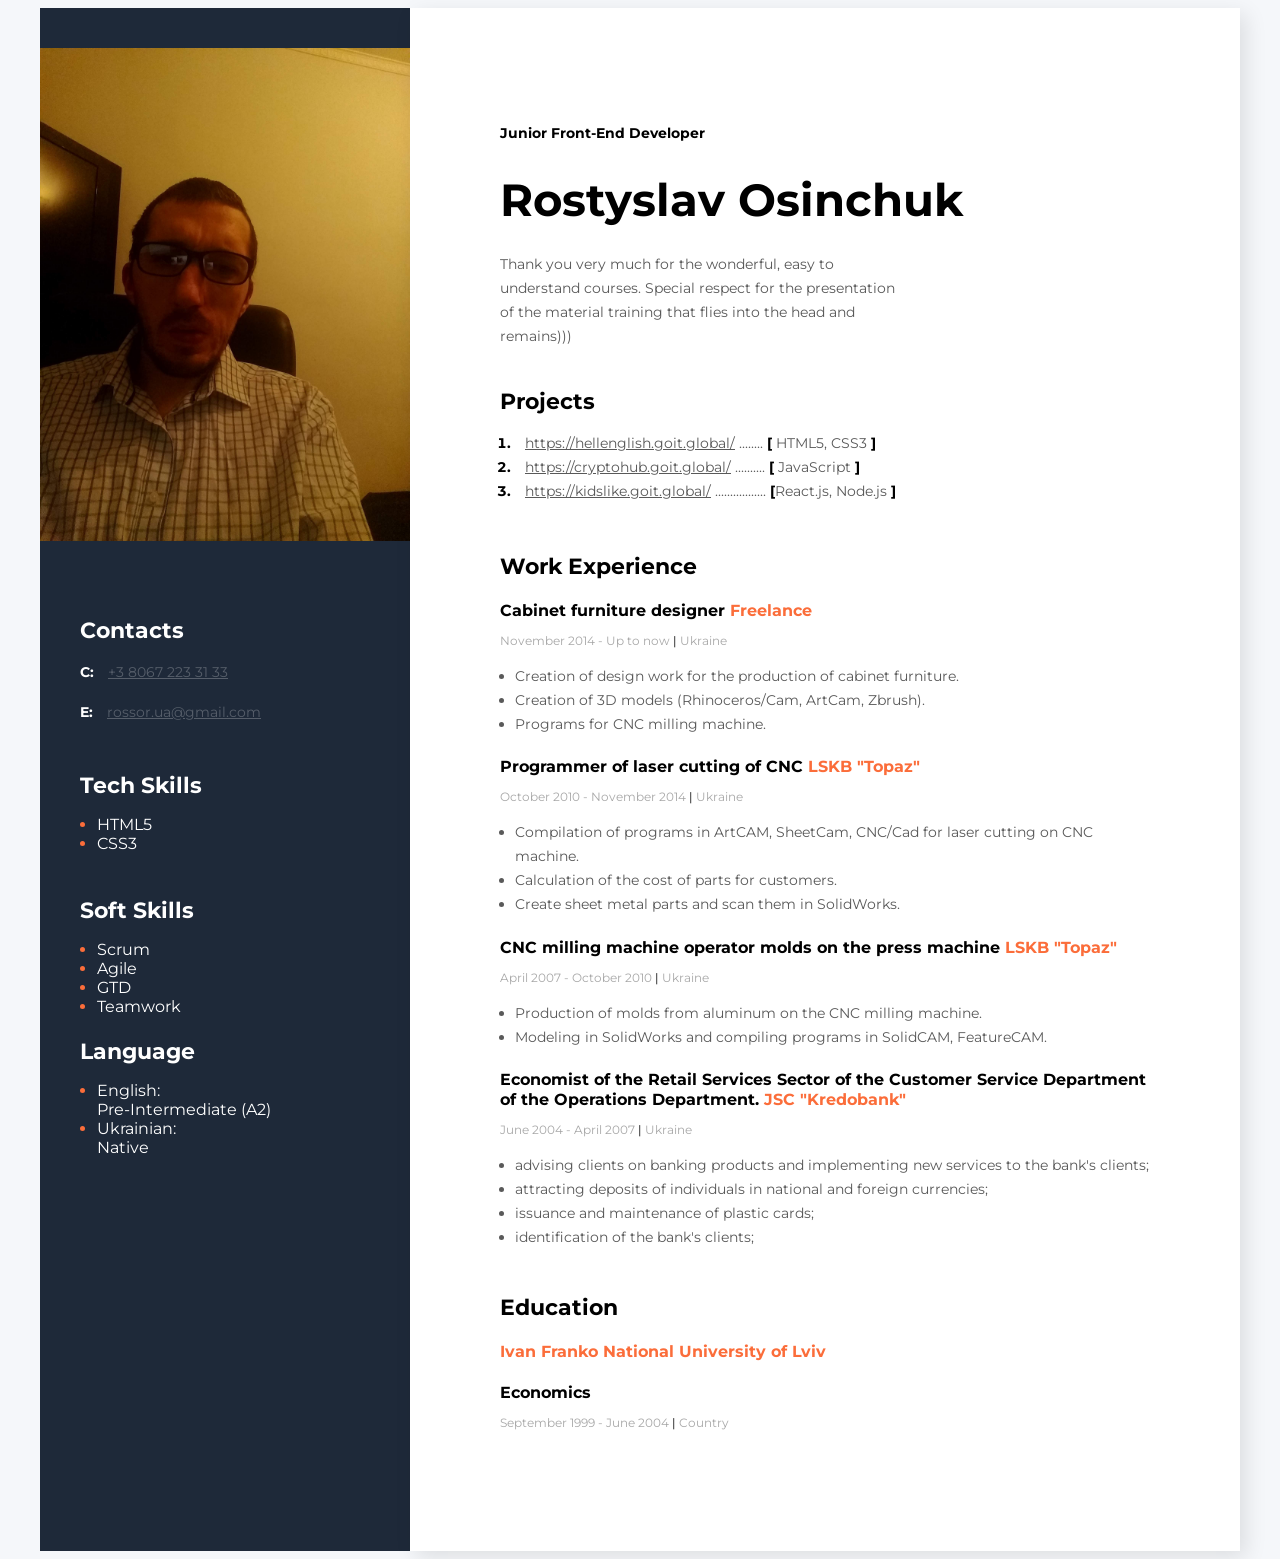
==== index.html @ 080376dd "resume" ====
<!DOCTYPE html>
<html lang="en">
	<head>
		<meta charset="UTF-8" />
		<meta http-equiv="X-UA-Compatible" content="IE=edge" />
		<meta name="viewport" content="width=device-width, initial-scale=1.0" />
    <link rel="preconnect" href="https://fonts.googleapis.com">
<link rel="preconnect" href="https://fonts.gstatic.com" crossorigin>
<link href="https://fonts.googleapis.com/css2?family=Montserrat:wght@400;700&display=swap" rel="stylesheet">
    <link rel="stylesheet" href="styles/styles.css">
		<title>Resume</title>
	</head>
	<title>Resume</title>
	<body>
		<!--Main-->
		<div class="main">
		<!--Main content-->
		<div class="main-content">
		<!--About user-->
		<div class="about">
			<h2 class="about-position">Junior Front-End Developer</h2>
			<h1 class="about-name">Rostyslav Osinchuk</h1>
       <p class="about-description">
				Thank you very much for the wonderful, easy to understand courses. Special respect for the presentation of the material training that flies into the head and remains)))
				</p>
			</div>
		<!--Projects-->
		<div class="projects">
			<h3 class="title">Projects</h3>
			<ol class="project-list">
				<li class="project-item">
					<span class="project">	<a href="https://hellenglish.goit.global/" class="project-link">https://hellenglish.goit.global/</a>
						........ 
						<span class="project-bracket">[</span> HTML5, CSS3 
						<span class="project-bracket">]</span></span>
						
				</li>
				<li class="project-item">
					<span class="project">	<a href="https://cryptohub.goit.global/" class="project-link">https://cryptohub.goit.global/</a>
						.......... 
						<span class="project-bracket">[</span> JavaScript 
						<span class="project-bracket">]</span></span>
						
				</li>
				<li class="project-item">
					<span class="project"><a href="https://kidslike.goit.global/" class="project-link">https://kidslike.goit.global/</a>
						................. 
						<span class="project-bracket">[</span>React.js, Node.js <span class="project-bracket">]</span></span>
							
				</li>
			</ol>
		</div>
		
		<!--Work-->
		<div class="work">
		 <h3 class="title">Work Experience</h3>
		 <!--Company 3-->
		 <div>
			<h4 class="work-position">Cabinet furniture designer<span class="organization"> Freelance</span> </h4>
			<p class="period"> November 2014 - Up to now<span class="line"> |</span> Ukraine</p>
			<ul class="work-list">
				<li class="work-list-item">
					Creation of design work for the production of cabinet furniture.
				</li>
				<li class="work-list-item">Creation of 3D models (Rhinoceros/Cam, ArtCam, Zbrush). </li>
				<li class="work-list-item">Programs for CNC milling machine.</li>
			</ul>
		</div>
		<!--Company 1-->
		<div>
			<h4 class="work-position">Programmer of laser cutting of CNC<span class="organization"> LSKB "Topaz"</span></h4>
	    <p class="period">October 2010 - November 2014<span class="line"> | </span>Ukraine</p>
			<ul class="work-list">
				<li class="work-list-item"> 
					Compilation of programs in ArtCAM, SheetCam, CNC/Cad for laser cutting on CNC machine. 
				</li>
				<li class="work-list-item">Calculation of the cost of parts for customers. </li>
				<!-- <li class="work-list-item">Risus commodo viverra maecenas.</li> -->
				<li class="work-list-item">Create sheet metal parts and scan them in SolidWorks.
        </li>
			</ul>
		</div>
					<!--Company 2-->
					<div>
						<h4 class="work-position">CNC milling machine       operator molds on the press machine <span class="organization"> LSKB "Topaz"</span></h4>
						<p class="period">April 2007 - October 2010<span class="line"> | </span> Ukraine</p>
						<ul class="work-list">

							<li class="work-list-item">	Production of molds from aluminum on the CNC milling machine.</li>
							<li class="work-list-item"> Modeling in SolidWorks and compiling programs in SolidCAM, FeatureCAM.</li>
						</ul>
					</div>
					<!--Company 3-->
					<div>
						<h4 class="work-position">Economist of the Retail Services Sector of the Customer Service Department of the Operations Department.<span class="organization">  JSC "Kredobank"</span> </h4>
						<p class="period">June 2004 - April 2007<span class="line"> |</span> Ukraine</p>
						<ul class="work-list">
							<li class="work-list-item">
								advising clients on banking products and implementing new services to the bank's clients;
							</li>
							<li class="work-list-item">	attracting deposits of individuals in national and foreign currencies;</li>
							<li class="work-list-item">
								issuance and maintenance of plastic cards;</li>
							<li class="work-list-item">
								identification of the bank's clients;</li>
						</ul>
					</div>
					</div>
				<!--Education-->
        
        <div class="education">
          <h3 class="title">Education</h3>
          <h4><span class="education-univer"> Ivan Franko National University of Lviv</span></h4>
          <h4 class="work-position">Economics</h4>
          <p class="period">September 1999 - June 2004 <span class="line"> | </span> Country</p></p>
        </div>
				
			</div>

			<!--Sidebar-->
			<eside class="sidebar">
				<img src="image/IMG_20181207_055955037.jpg " alt="user photo" class="photo">
				<!--Contacts-->
				<div class="contacts">
					<h3 class="sidebar-title">Contacts</h3>
					<div>
						<p>
							<span class="contact-type">C:</span>
							
							<a href="tel:+380672233133" class="contact-link">+3 8067 223 31 33</a>
						</p>
						<p>
							<span class="contact-type">E:</span>
							
							<a href="mailto:rossor.ua@gmail.com" class="contact-link">rossor.ua@gmail.com</a>
						</p>
					</div>
					</div>
					<!--Tech skills-->
				<div class="tech-skills">
						<h3 class="sidebar-title">Tech Skills</h3>
						<ul class="tech-skills-list">
							<li class="tech-skills-item"> <span class="tech-skills-text"> HTML5</span></li>
							<li class="tech-skills-item"><span class="tech-skills-text">CSS3</span></li>
							<!-- <li class="tech-skills-item"><span class="tech-skills-text">GIT</span></li> 
							<li class="tech-skills-item"><span class="tech-skills-text">WebPack</span></li>
							<li class="tech-skills-item"><span class="tech-skills-text">JavaScript</span></li>
							<li class="tech-skills-item"><span class="tech-skills-text">React.js</span></li>
							<li class="tech-skills-item"><span class="tech-skills-text">Node.js</span></li>-->
              </ul>
         </div>
							<!--Soft Skills-->
				 <div class="soft-skills">
								<h3 class="sidebar-title">Soft Skills</h3>
								<ul class="tech-skills-list">
									<li class="tech-skills-item"><span class="tech-skills-text">Scrum </span></li>
									<li class="tech-skills-item"> <span class="tech-skills-text">Agile</span></li>
									<li class="tech-skills-item"><span class="tech-skills-text">GTD</span></li>
									<li class="tech-skills-item"><span class="tech-skills-text">Teamwork</span></li>
								</ul>
					</div>
								<!--Language-->
								<div class="soft-skills">
									<h3 class="sidebar-title">Language</h3>
									<ul class="tech-skills-list">
										<li class="tech-skills-item"><span  class="tech-skills-text"> English:<br>   Pre-Intermediate (A2) </span></li>
										<li class="tech-skills-item"> <span class="tech-skills-text">Ukrainian:<br> Native </span></li>
									
										
									</ul>
						</div>
					</div>
				</div>
			</aside>
		</div>
	</body>
</html>
---- styles/styles.css ----
body {
  font-family: 'Montserrat', sans-serif;
  background-color: #F5F7FA;
}

/* main styles */
.main{
display: flex;
flex-direction: row-reverse;
width: 1200px;
margin: 0 auto;
}

/* main-content */
.main-content {
  background-color: #fff;
  box-shadow: 6px 6px 20px rgba(0, 0, 0, 0.1);
  padding: 105px 90px;
}

/* about styles */

.about {
margin-bottom: 40px;
}

.about-position{
font-style: normal;
font-weight: 700;
font-size: 14px;
line-height: 17px;
color: #000000;
margin-bottom: 20px;
}

.about-name{
  font-style: normal;
  font-weight: 700;
  font-size: 45px;
  line-height: 55px;
  color: #000000;
  margin-bottom: 25px;
  
}

.about-description{
  font-style: normal;
  font-weight: 400;
  font-size: 14px;
  line-height: 24px;
  color: #595959;
  width: 400px;
  
}

.projects {
 margin-bottom: 50px;
 
}
.title {
  font-style: normal;
  font-weight: 700;
  font-size: 22px;
  line-height: 27px;
  color: #000000;
  margin-bottom: 10px;
  
}

.project-list{
  padding: 0;
  margin-left: 15px;
}

.project-item{
font-style: normal;
font-weight: 700;
font-size: 14px;
line-height: 24px;
color: #000000;
}

.project,
.project-link{
font-style: normal;
font-weight: 400;
font-size: 14px;
line-height: 24px;
color: #595959;
}
.project-link{
  margin-left: 10px;
}

.project-bracket{
  font-weight: 700;
  font-size: 14px;
  line-height: 24px;
  color: #000000;
  }

 

.work{
  margin-bottom: 45px;
}

.organization{
font-style: normal;
font-weight: 700;
font-size: 16px;
line-height: 20px;
color: #FB6D3A;

}

.work-position{
font-style: normal;
font-weight: 700;
font-size: 16px;
line-height: 20px;
color: #000000;
margin-bottom: 10px;

}

.period{
  font-style: normal;
  font-weight: 400;
  font-size: 12px;
  line-height: 15px;
  color: #A8A8A8;
  margin-bottom: 10px;
}

.line{
  font-style: normal;
font-weight: 400;
font-size: 12px;
line-height: 15px;
color: #000000;

}

.work-list{
  padding: 0;
  margin-left: 15px;
}

.work-list-item{
  font-style: normal;
  font-weight: 400;
  font-size: 14px;
  line-height: 24px;
  color: #595959;
  
}


.education {
 
}

.education-univer{
font-style: normal;
font-weight: 700;
font-size: 16px;
line-height: 20px;
color: #FB6D3A;
margin-bottom: 10px;

}

/* sidebar styles*/

.sidebar{
  background-color: #1E2939  ;
  padding-top: 40px;
  width: 370px;
}

.photo{
  width: 370px;
  margin-bottom: 50px;
}

.sidebar-title{
  color: #ffffff;
  font-style: normal;
  font-weight: 700;
  font-size: 22px; 
  line-height: 27px;
  margin-bottom: 8px;
}

.contacts{
margin-bottom: 48px;
}

.contact-type{
font-style: normal;
font-weight: bold;
font-size: 14px;
line-height: 24px;
color: #FFFFFF;
margin-right: 10px;
}

.contact-link{
font-style: normal;
font-weight: normal;
font-size: 14px;
line-height: 24px;
color: #565e6a;

}
.span{

}

.soft-skills,
.contacts,
.tech-skills{
  margin-left: 40px;
}

.tech-skills{
  margin-bottom: 44px; 

}

.soft-skills{
  
}

.tech-skills-list{
color: #fff;
padding: 0;
margin-left: 17px;
}

.tech-skills-text{
  color: #fff;
}



.tech-skills-item{
  color:#FB6D3A;
}
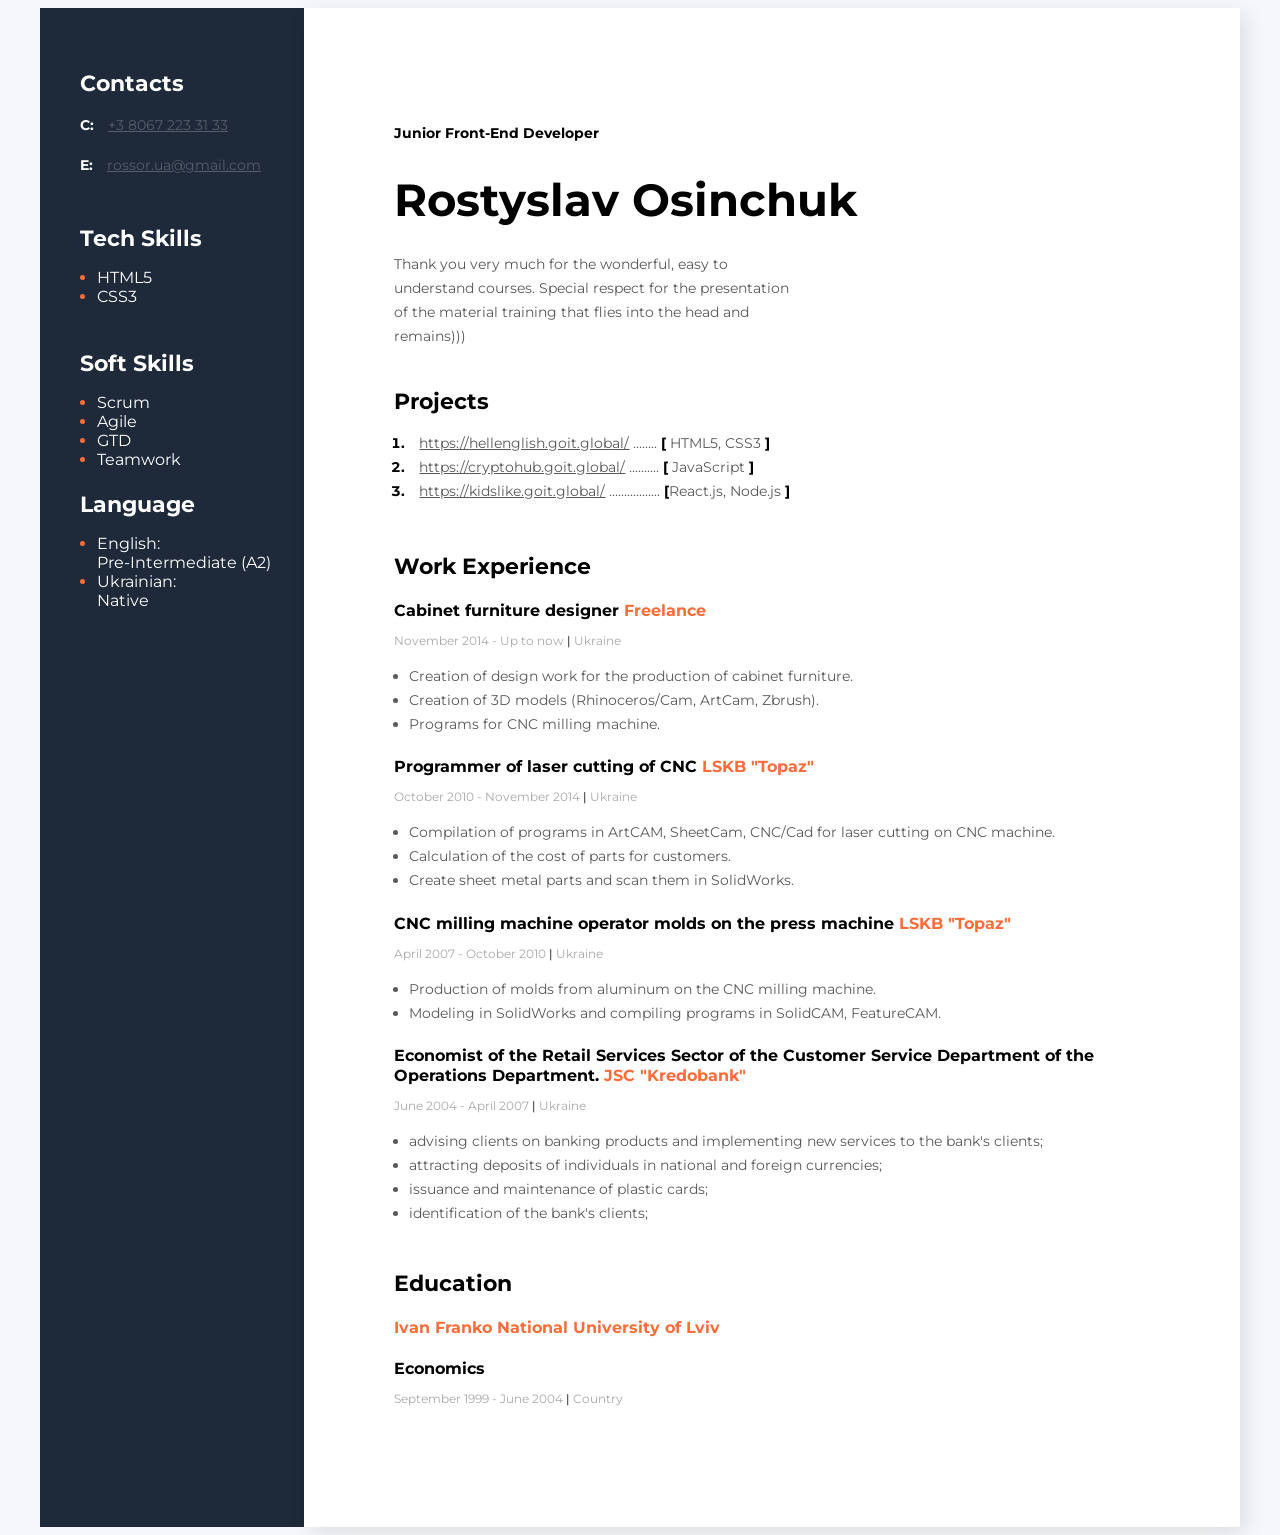
==== commit 443174de: "Update index.html" ====
--- a/index.html
+++ b/index.html
@@ -119,7 +119,7 @@
 
 			<!--Sidebar-->
 			<eside class="sidebar">
-				<img src="image/IMG_20181207_055955037.jpg " alt="user photo" class="photo">
+				<!-- <img src="image/IMG_20181207_055955037.jpg " alt="user photo" class="photo"> -->
 				<!--Contacts-->
 				<div class="contacts">
 					<h3 class="sidebar-title">Contacts</h3>
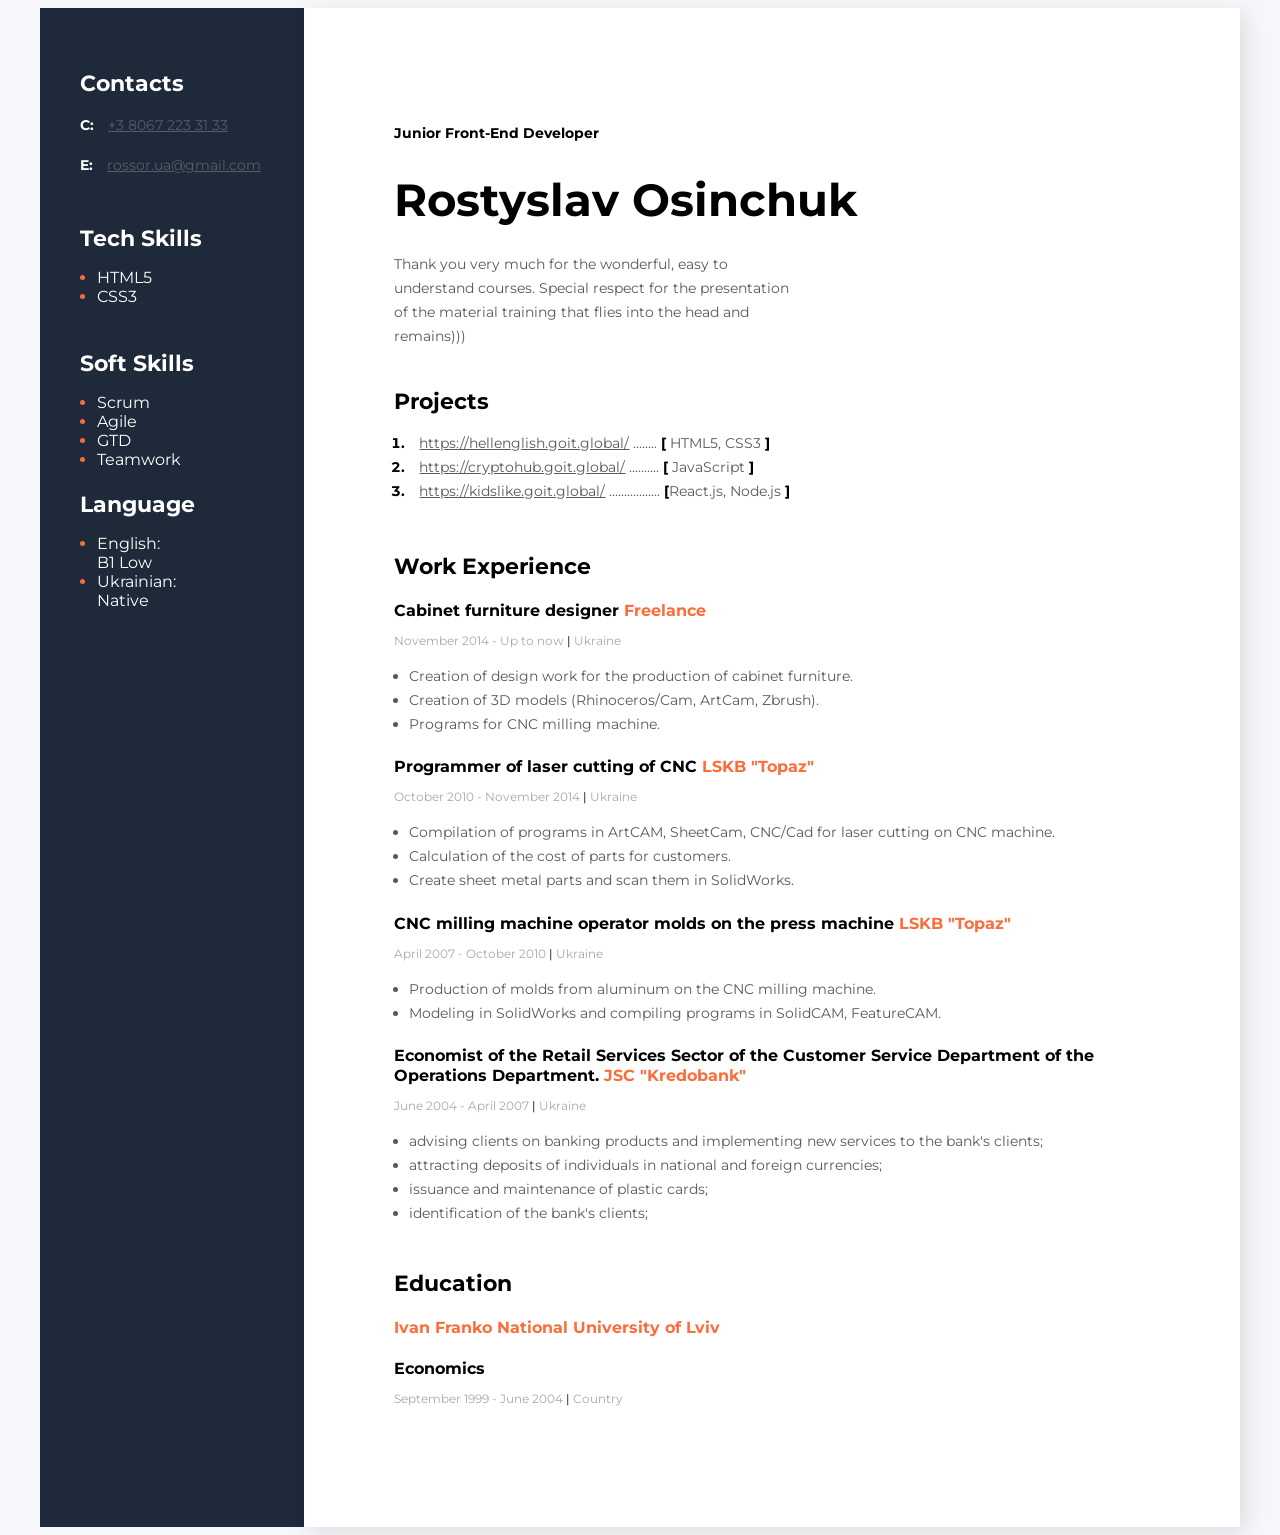
==== commit e8b652ab: "Update index.html" ====
--- a/index.html
+++ b/index.html
@@ -163,7 +163,7 @@
 								<div class="soft-skills">
 									<h3 class="sidebar-title">Language</h3>
 									<ul class="tech-skills-list">
-										<li class="tech-skills-item"><span  class="tech-skills-text"> English:<br>   Pre-Intermediate (A2) </span></li>
+										<li class="tech-skills-item"><span  class="tech-skills-text"> English:<br>   B1 Low </span></li>
 										<li class="tech-skills-item"> <span class="tech-skills-text">Ukrainian:<br> Native </span></li>
 									
 										
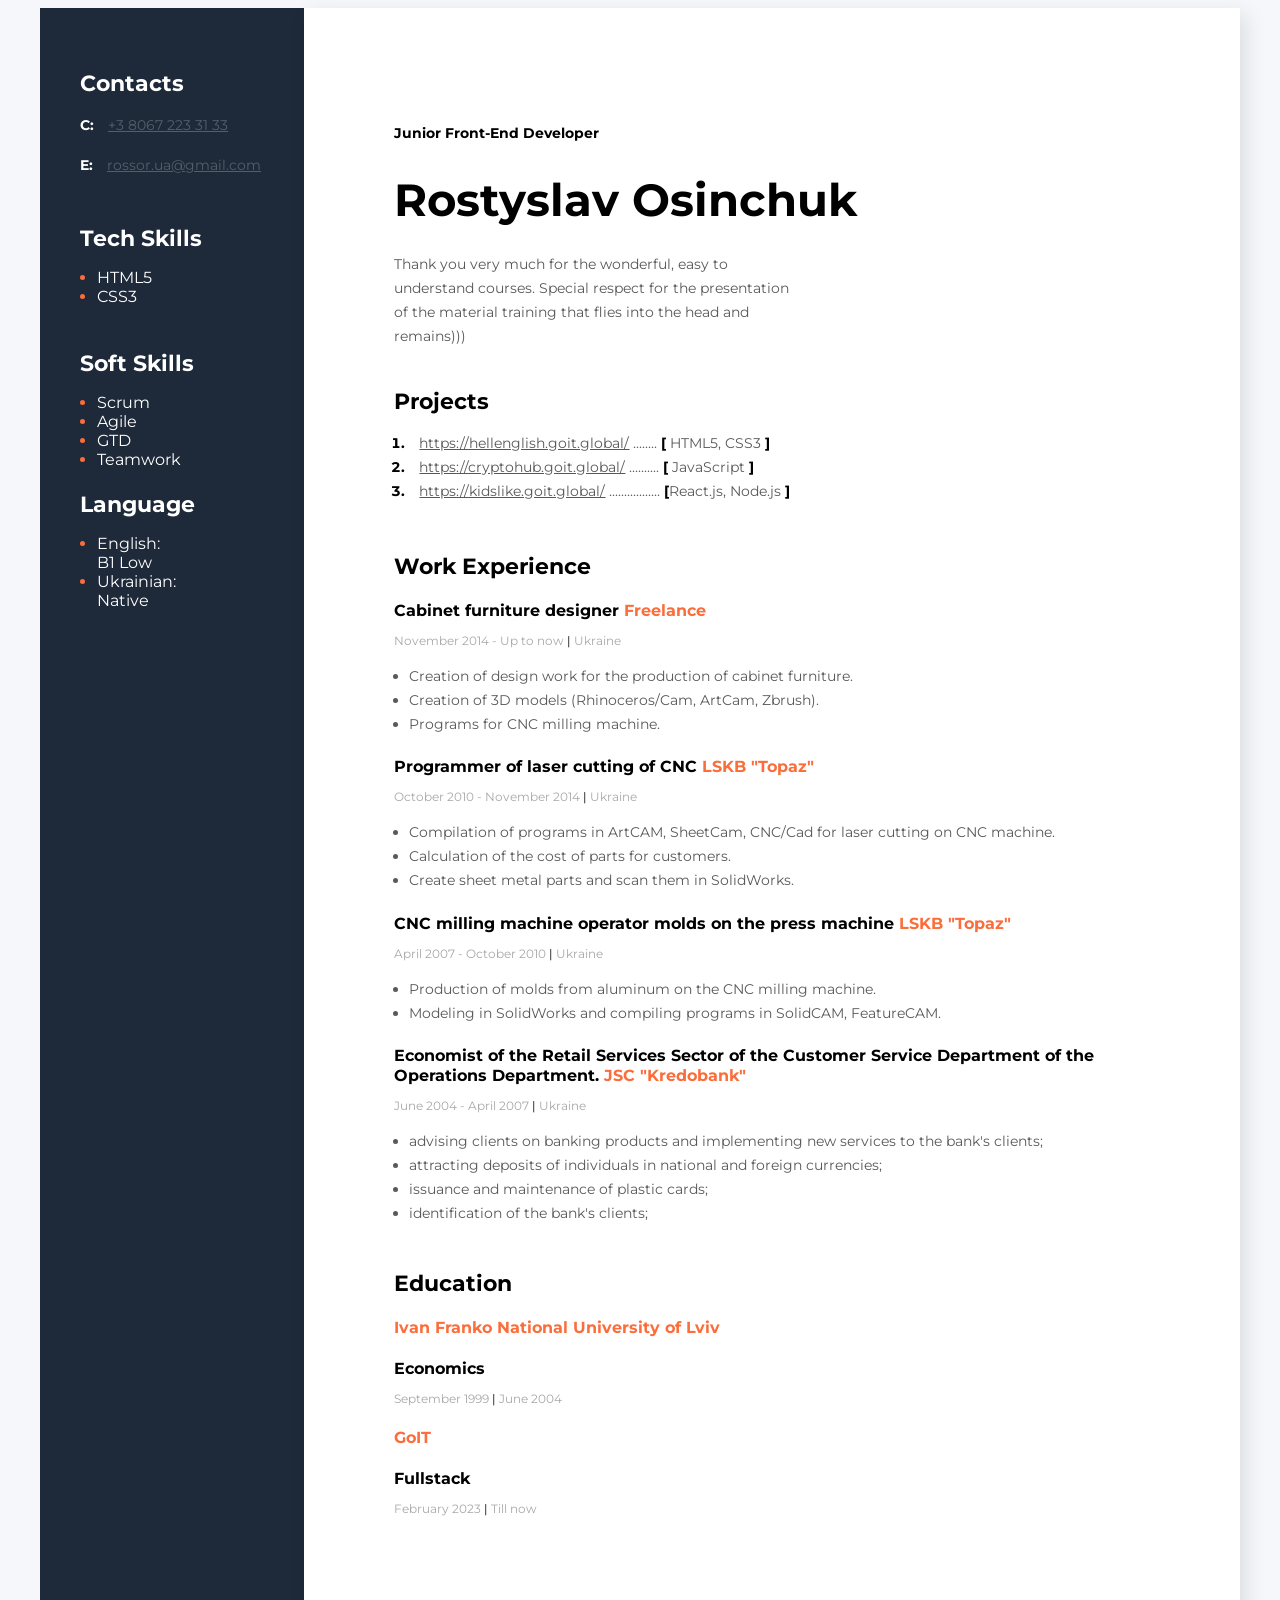
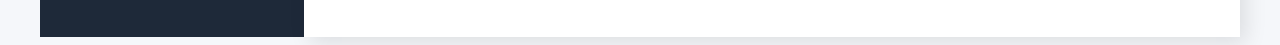
==== commit ca978f41: "Update index.html" ====
--- a/index.html
+++ b/index.html
@@ -112,7 +112,13 @@
           <h3 class="title">Education</h3>
           <h4><span class="education-univer"> Ivan Franko National University of Lviv</span></h4>
           <h4 class="work-position">Economics</h4>
-          <p class="period">September 1999 - June 2004 <span class="line"> | </span> Country</p></p>
+          <p class="period">September 1999<span class="line"> | </span> June 2004</p></p>
+        </div>
+		  <div class="education">
+          <!-- <h3 class="title">Education</h3> -->
+          <h4><span class="education-univer"> GoIT </span></h4>
+          <h4 class="work-position">Fullstack</h4>
+          <p class="period">February 2023<span class="line"> | </span>Till now </p></p>
         </div>
 				
 			</div>
@@ -163,7 +169,8 @@
 								<div class="soft-skills">
 									<h3 class="sidebar-title">Language</h3>
 									<ul class="tech-skills-list">
-										<li class="tech-skills-item"><span  class="tech-skills-text"> English:<br>   B1 Low </span></li>
+										<li class="tech-skills-item"><span  class="tech-skills-text"> English:<br>   B1 Low
+										 </span></li>
 										<li class="tech-skills-item"> <span class="tech-skills-text">Ukrainian:<br> Native </span></li>
 									
 										
